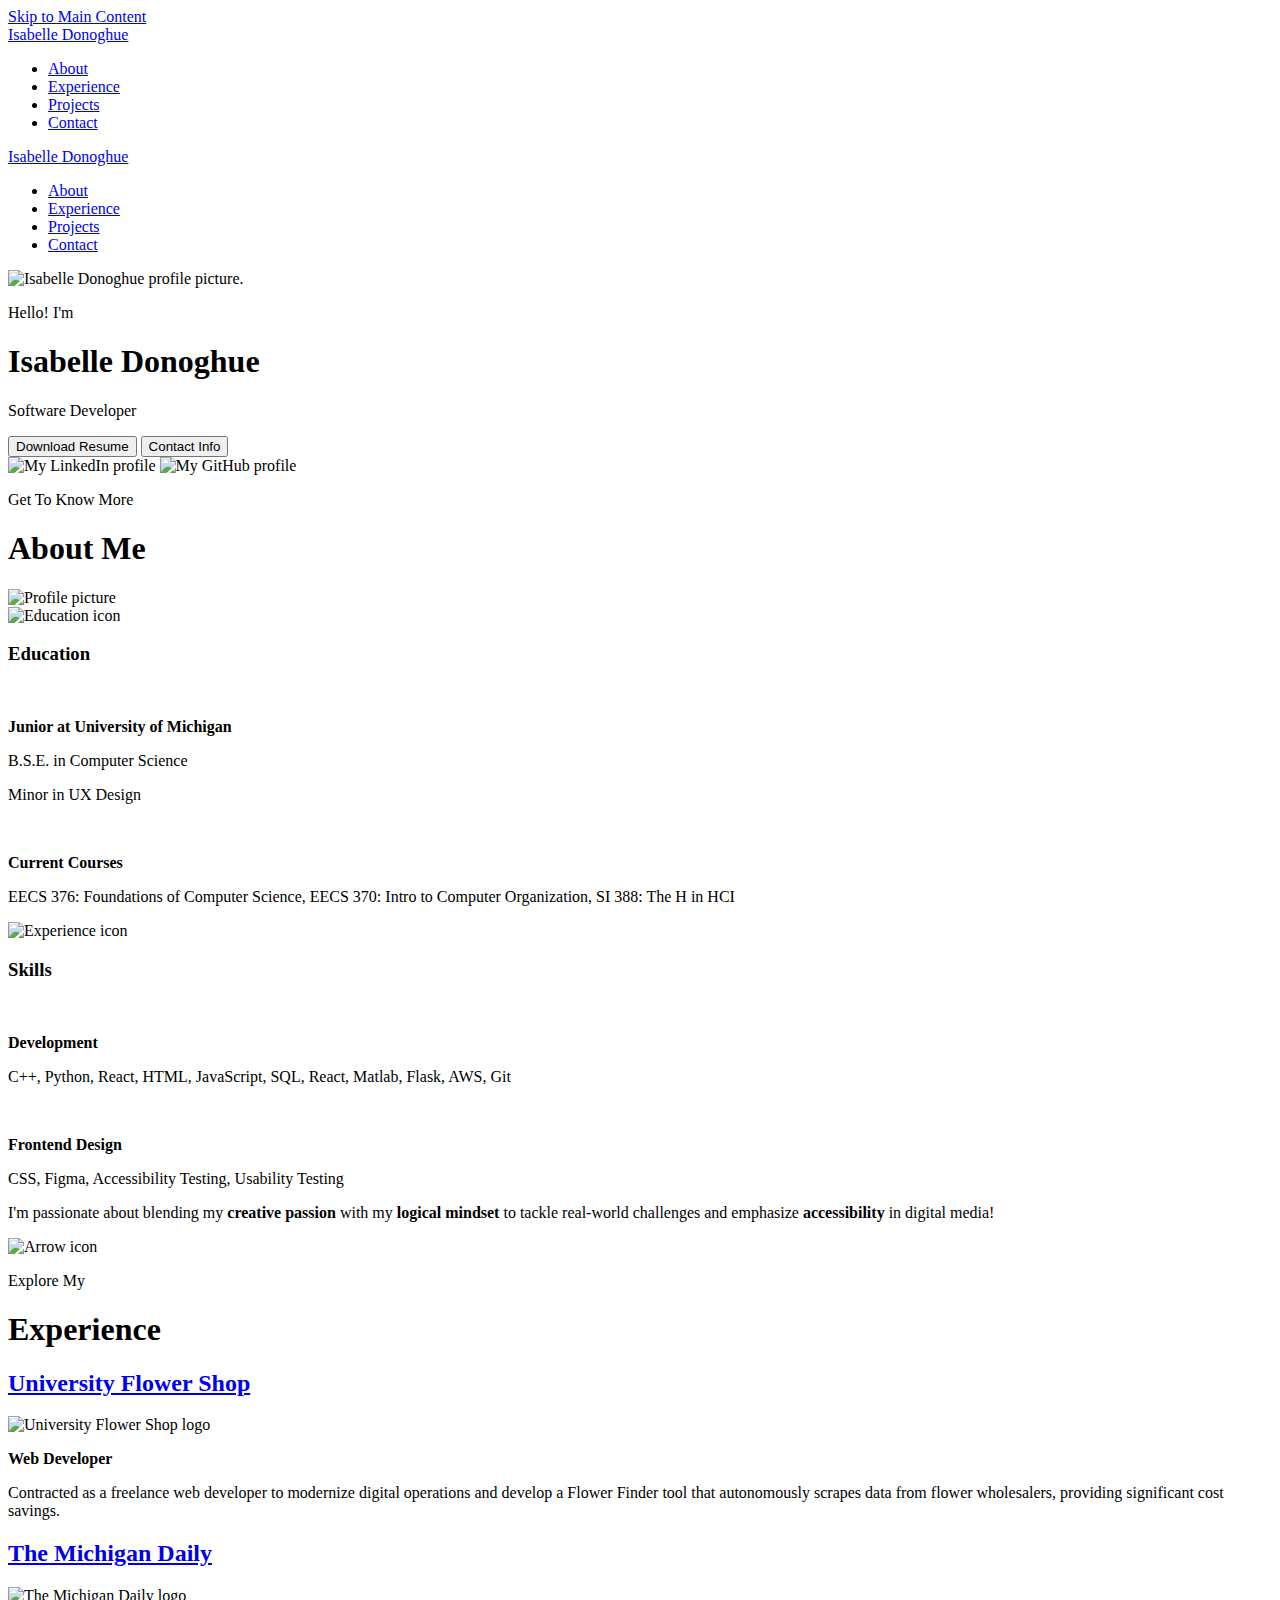
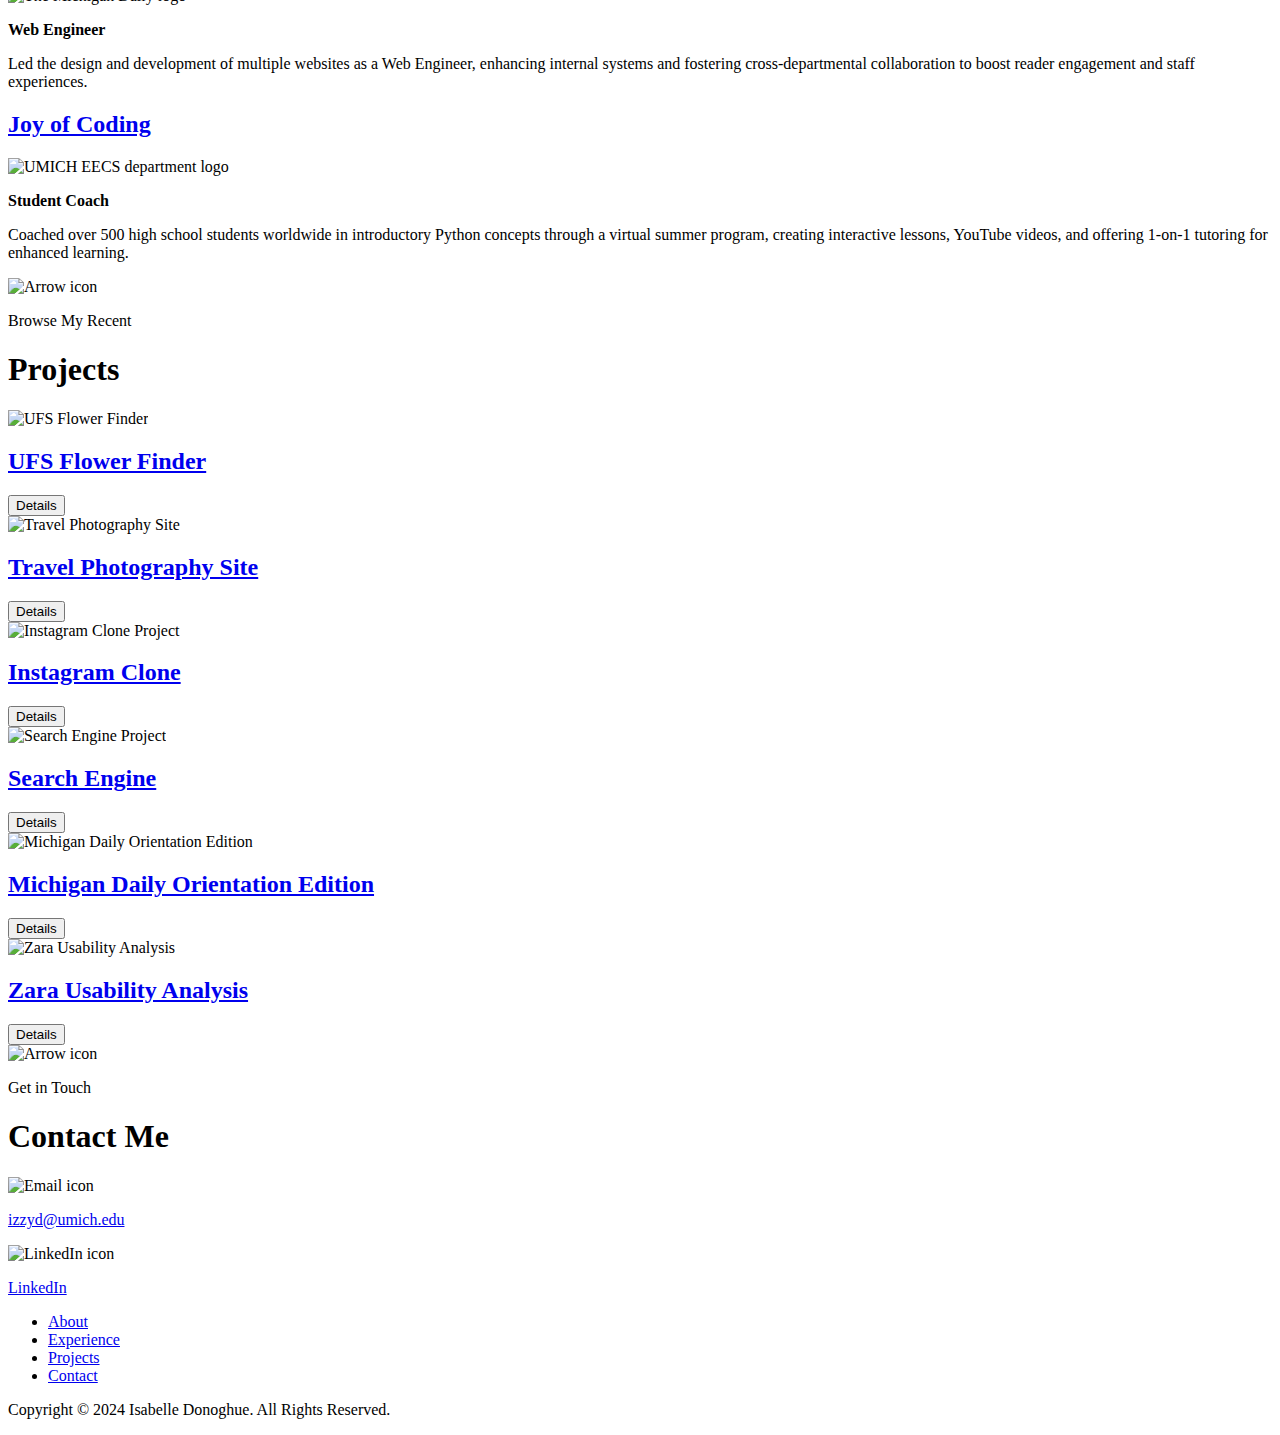
==== index.html @ a1ea1aa7 "Add files via upload" ====
<!DOCTYPE html>
    <html lang="en">
    <head>
        <meta charset="UTF-8"/>
        <meta http-equiv="X-UA-Compatible" content="IE=edge"/>
        <meta name="viewport" content="width=device-width, initial-scale=1.0"/>
        <title>Isabelle Donoghue</title>
        <link rel="stylesheet" href="style.css"/>
        <link rel="stylesheet" href="mediaqueries.css"/>
    </head>
    <body>
        <header>
            <a href = "#main" class="skip-link">Skip to Main Content</a>
            <nav id="desktop-nav">
                <div class="logo"><a href="#profile">Isabelle Donoghue</a></div>
                <div>
                    <ul class="nav-links">
                        <li><a href="#about">About</a></li>
                        <li><a href="#experience">Experience</a></li>
                        <li><a href="#projects">Projects</a></li>
                        <li><a href="#contact">Contact</a></li>
                    </ul>
                </div>
            </nav>
    
            <nav id="hamburger-nav">
                <div class="logo"><a href="#profile">Isabelle Donoghue</a></div>
                <div class="hamburger-menu">
                    <div class="hamburger-icon" onclick="toggleMenu()">
                        <span></span>
                        <span></span>
                        <span></span>
                    </div>
                    <div class="menu-links">
                        <ul>
                            <li><a href="#about" onclick="toggleMenu()">About</a></li>
                            <li><a href="#experience" onclick="toggleMenu()">Experience</a></li>
                            <li><a href="#projects" onclick="toggleMenu()">Projects</a></li>
                            <li><a href="#contact" onclick="toggleMenu()">Contact</a></li>
                        </ul>
                    </div>
                </div>
            </nav>
        </header>
        <main id="main">
            <section id="profile">
                <div class="section_pic-container">
                    <img src="./assets/headshot.png" alt="Isabelle Donoghue profile picture."/> 
                </div>
                <div class="section_text">
                    <p class="section_text_p1">Hello! I'm</p>
                    <h1 class="title">Isabelle Donoghue</h1>
                    <p class="section_text_p2">Software Developer</p>
                    <div class="btn-container">
                        <button class="btn btn-color-2" onclick="window.open('./assets/resume.pdf')">Download Resume</button>
                        <button class="btn btn-color-1" onclick="location.href='./#contact'">Contact Info</button>
                    </div>
                    <div id="socials-container">
                        <img src="./assets/linkedin.png" alt="My LinkedIn profile" class="icon" onclick="location.href='https://www.linkedin.com/in/isabelledonoghue/'"/>
                        <img src="./assets/github.png" alt="My GitHub profile" class="icon" onclick="location.href='https://github.com/isabelledonoghue'"/>
                    </div>
                </div>
            </section>

            <section id="about">
                <p class="section_text_p1">Get To Know More</p>
                <h1 class="title">About Me</h1>
                <div class="section-container">
                    <div class="section_pic-container about-pic">
                        <img src="./assets/about-pic.jpg" alt="Profile picture" class="about-pic"/> 
                    </div>
                    <div class="about-details-container">
                        <div class="about-containers">
                            <div class="details-container">
                                <img src="./assets/education.png" alt="Education icon" class="icon"/>
                                <h3>Education</h3>
                                <br>
                                <p><b>Junior at University of Michigan</b></p>
                                <p>B.S.E. in Computer Science</p>
                                <p>Minor in UX Design</p>
                                <br>
                                <p><b>Current Courses</b></p>
                                <p>EECS 376: Foundations of Computer Science, EECS 370: Intro to Computer Organization, SI 388: The H in HCI</p>
                            </div>
                            <div class="details-container">
                                <img src="./assets/experience.png" alt="Experience icon" class="icon"/>
                                <h3>Skills</h3>
                                <br>
                                <p><b>Development</b></p>
                                <p>C++, Python, React, HTML, JavaScript, SQL, React, Matlab, Flask, AWS, Git</p>
                                <br>
                                <p><b>Frontend Design</b></p>
                                <p>CSS, Figma, Accessibility Testing, Usability Testing</p>
                            </div>
                        </div>
                        <div class="text-container">
                            <p>I'm passionate about blending my <b>creative passion</b> with my <b>logical mindset</b> to tackle real-world challenges and emphasize <b>accessibility</b> in digital media!</p> 
                        </div>
                    </div>
                </div>
                <img src="./assets/arrow.png" alt="Arrow icon" class="icon arrow" onclick="location.href='./#experience'"/>
            </section>

            <section id="experience">
                <p class="section_text_p1">Explore My</p>
                <h1 class="title">Experience</h1>
                <div class="experience-details-container">
                    <div class="about-containers">
                        <div class="details-container">
                            <a href="https://www.uniflowershop.com/">
                                <h2 class="experience-sub-title">University Flower Shop</h2>
                            </a>
                            <img src="./assets/ufs.jpeg" alt="University Flower Shop logo" class="comp-logo" onclick="location.href='https://www.uniflowershop.com/'">
                            <p><b>Web Developer</b></p>
                            <p>Contracted as a freelance web developer to modernize digital operations and develop a Flower Finder tool that autonomously scrapes data from flower wholesalers, providing significant cost savings.</p>
                        </div>
                        <div class="details-container">
                            <a href="https://www.michigandaily.com/">
                                <h2 class="experience-sub-title">The Michigan Daily</h2>
                            </a>
                            <img src="./assets/daily.jpg" alt="The Michigan Daily logo" class="comp-logo" onclick="location.href='https://www.michigandaily.com/'"/>
                            <p><b>Web Engineer</b></p>
                            <p>Led the design and development of multiple websites as a Web Engineer, enhancing internal systems and fostering cross-departmental collaboration to boost reader engagement and staff experiences.</p>
                        </div>
                        <div class="details-container">
                            <a href="https://joyofcoding.eecs.umich.edu/">
                                <h2 class="experience-sub-title">Joy of Coding</h2>
                            </a>
                            <img src="./assets/ece.jpg" alt="UMICH EECS department logo" class="comp-logo" onclick="location.href='https://joyofcoding.eecs.umich.edu/'"/>
                            <p><b>Student Coach</b></p>
                            <p>Coached over 500 high school students worldwide in introductory Python concepts through a virtual summer program, creating interactive lessons, YouTube videos, and offering 1-on-1 tutoring for enhanced learning.</p>
                        </div>
                    </div>
                </div>
                <img src="./assets/arrow.png" alt="Arrow icon" class="icon arrow" onclick="location.href='./#projects'"/>
            </section>

            <section id="projects">
                <p class="section_text_p1">Browse My Recent</p>
                <h1 class="title">Projects</h1>
                <div class="project-details-container">
                    <div class="about-containers">
                        <div class="details-container color-container">
                            <div class="article-container">
                                <img src="./assets/ufs-proj.png" alt="UFS Flower Finder" class="project-img" onclick="location.href='ufs.html'"/>
                            </div>
                            <a href="ufs.html">
                                <h2 class="experience-sub-title project-title">UFS Flower Finder</h2>
                            </a>
                            <div class="btn-container">
                                <button class="btn btn-color-2 project-btn" onclick="location.href='ufs.html'">
                                    Details 
                                </button>
                            </div>
                        </div>
                        <div class="details-container color-container">
                            <div class="article-container">
                                <img src="./assets/photography-proj.png" alt="Travel Photography Site" class="project-img" onclick="location.href='photography.html'"/>
                            </div>
                            <a href="photography.html">
                                <h2 class="experience-sub-title project-title">Travel Photography Site</h2>
                            </a>
                            <div class="btn-container">
                                <button class="btn btn-color-2 project-btn" onclick="location.href='photography.html'">
                                    Details 
                                </button>
                            </div>
                        </div>
                        <div class="details-container color-container">
                            <div class="article-container">
                                <img src="./assets/insta-proj.png" alt="Instagram Clone Project" class="project-img" onclick="location.href='insta.html'"/>
                            </div>
                            <a href='insta.html'>
                                <h2 class="experience-sub-title project-title">Instagram Clone</h2>
                            </a>
                            <div class="btn-container">
                                <button class="btn btn-color-2 project-btn" onclick="location.href='insta.html'">
                                    Details 
                                </button>
                            </div>
                        </div>
                        <div class="details-container color-container">
                            <div class="article-container">
                                <img src="./assets/search-proj.png" alt="Search Engine Project" class="project-img" onclick="location.href='search.html'"/>
                            </div>
                            <a href='search.html'>
                                <h2 class="experience-sub-title project-title">Search Engine</h2>
                            </a>
                            <div class="btn-container">
                                <button class="btn btn-color-2 project-btn" onclick="location.href='search.html'">
                                    Details 
                                </button>
                            </div>
                        </div>
                        <div class="details-container color-container">
                            <div class="article-container">
                                <img src="./assets/daily2-proj.png" alt="Michigan Daily Orientation Edition" class="project-img" onclick="location.href='daily.html'"/>
                            </div>
                            <a href='daily.html'>
                                <h2 class="experience-sub-title project-title">Michigan Daily Orientation Edition</h2>
                            </a>
                            <div class="btn-container">
                                <button class="btn btn-color-2 project-btn" onclick="location.href='daily.html'">
                                    Details 
                                </button>
                            </div>
                        </div>
                        <div class="details-container color-container">
                            <div class="article-container">
                                <img src="./assets/zara-proj.png" alt="Zara Usability Analysis" class="project-img" onclick="location.href='https://github.com/'"/>
                            </div>
                            <a href='https://ajar-net-f7a.notion.site/Redesigning-the-Zara-Website-bbec3debe417492b87170c83768fa78a?pvs=4'>
                                <h2 class="experience-sub-title project-title">Zara Usability Analysis</h2>
                            </a>
                            <div class="btn-container">
                                <button class="btn btn-color-2 project-btn" onclick="window.open('https://ajar-net-f7a.notion.site/Redesigning-the-Zara-Website-bbec3debe417492b87170c83768fa78a?pvs=4', '_blank')">
                                    Details 
                                </button>
                            </div>
                        </div>
                    </div>
                </div>
                <img src="./assets/arrow.png" alt="Arrow icon" class="icon arrow" onclick="location.href='./#contact'"/>
            </section>

            <section id="contact">
                <p class="section_text_p1">Get in Touch</p>
                <h1 class="title">Contact Me</h1>
                <div class="contact-info-upper-container">
                    <div class="contact-info-container">
                        <img src="./assets/email.png" alt="Email icon" class="icon contact-icon email-icon"/>
                        <p><a href="mailto:izzyd@umich.edu">izzyd@umich.edu</a></p>
                    </div>
                    <div class="contact-info-container">
                        <img src="./assets/linkedin.png" alt="LinkedIn icon" class="icon contact-icon"/>
                        <p><a href="https://www.linkedin.com/in/isabelledonoghue/">LinkedIn</a></p>
                    </div>
                </div>
            </section>
        </main>

        <footer>
            <nav>
                <div class="nav-links-container">
                    <ul class="nav-links">
                        <li><a href="#about">About</a></li>
                        <li><a href="#experience">Experience</a></li>
                        <li><a href="#projects">Projects</a></li>
                        <li><a href="#contact">Contact</a></li>
                    </ul>
                </div>
            </nav>
            <p>Copyright &#169; 2024 Isabelle Donoghue. All Rights Reserved.</p>
        </footer>

        <script src="script.js"></script>
    </body>
</html>
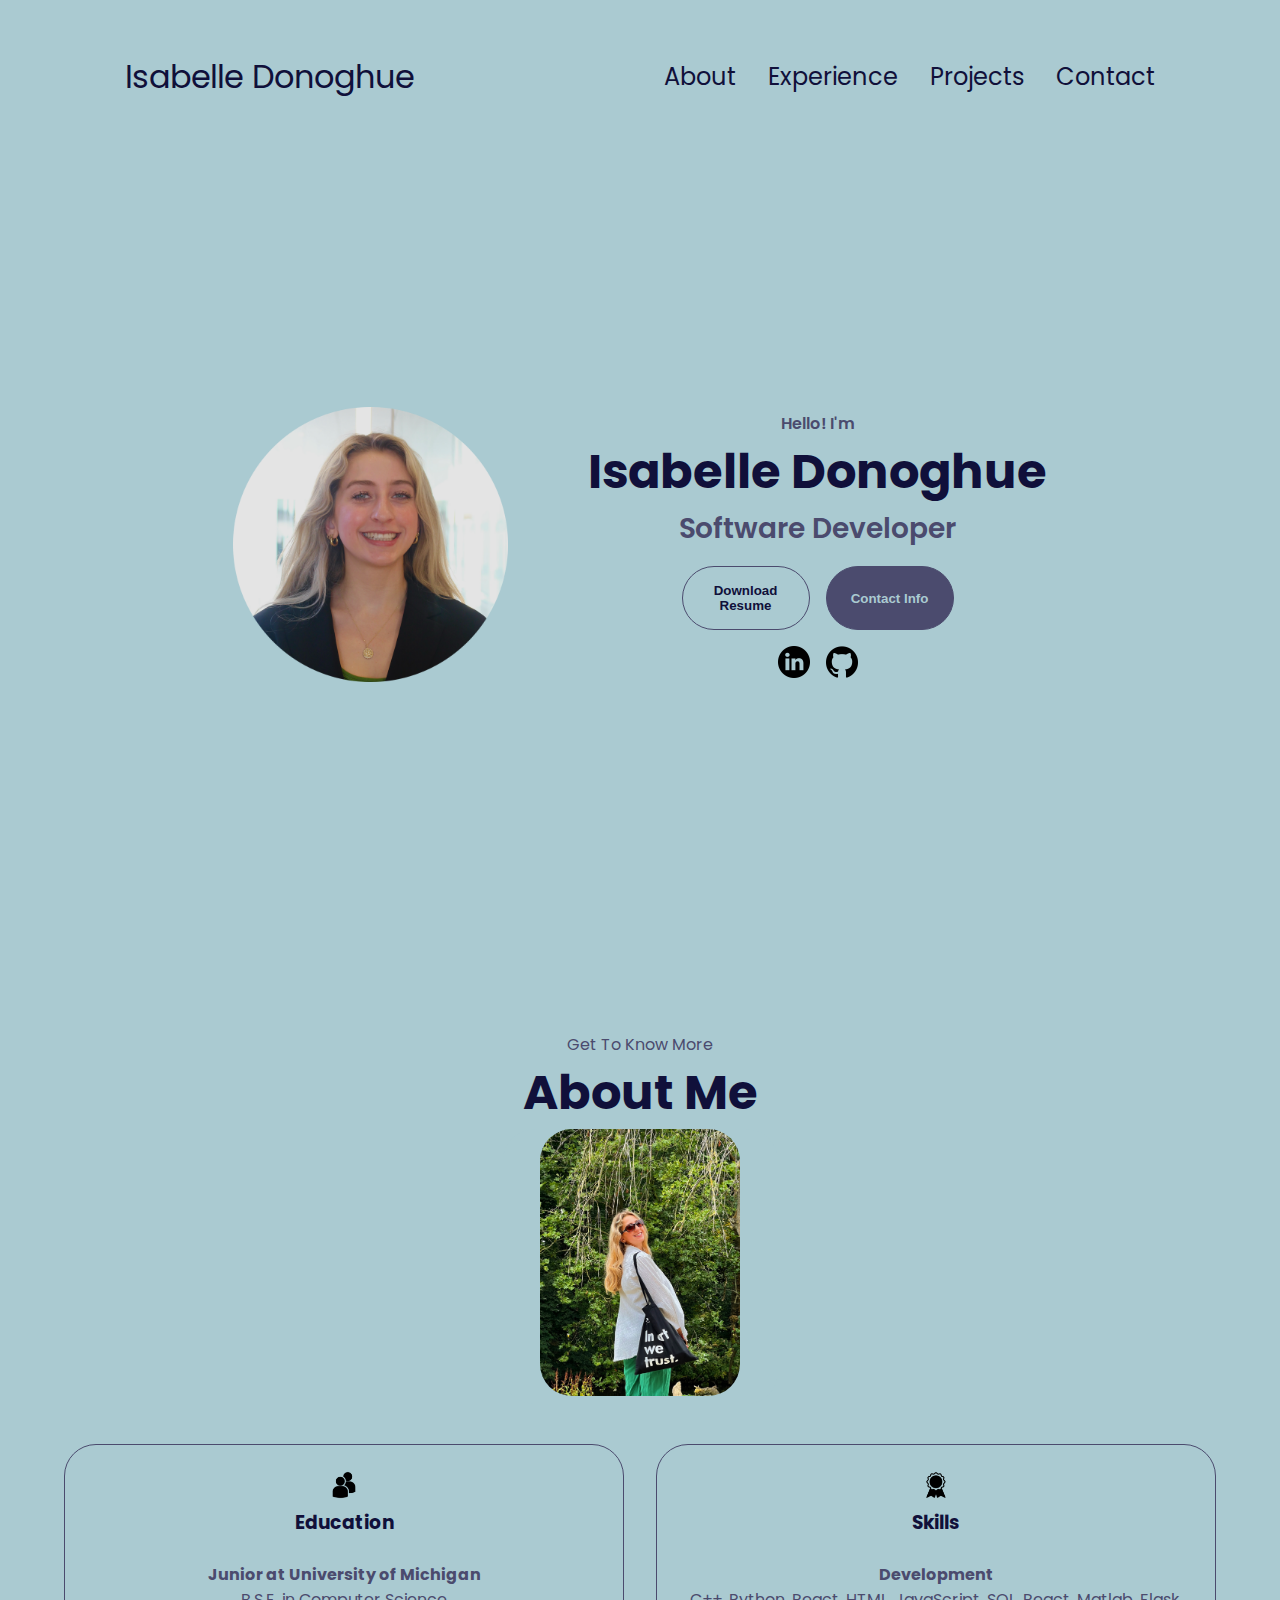
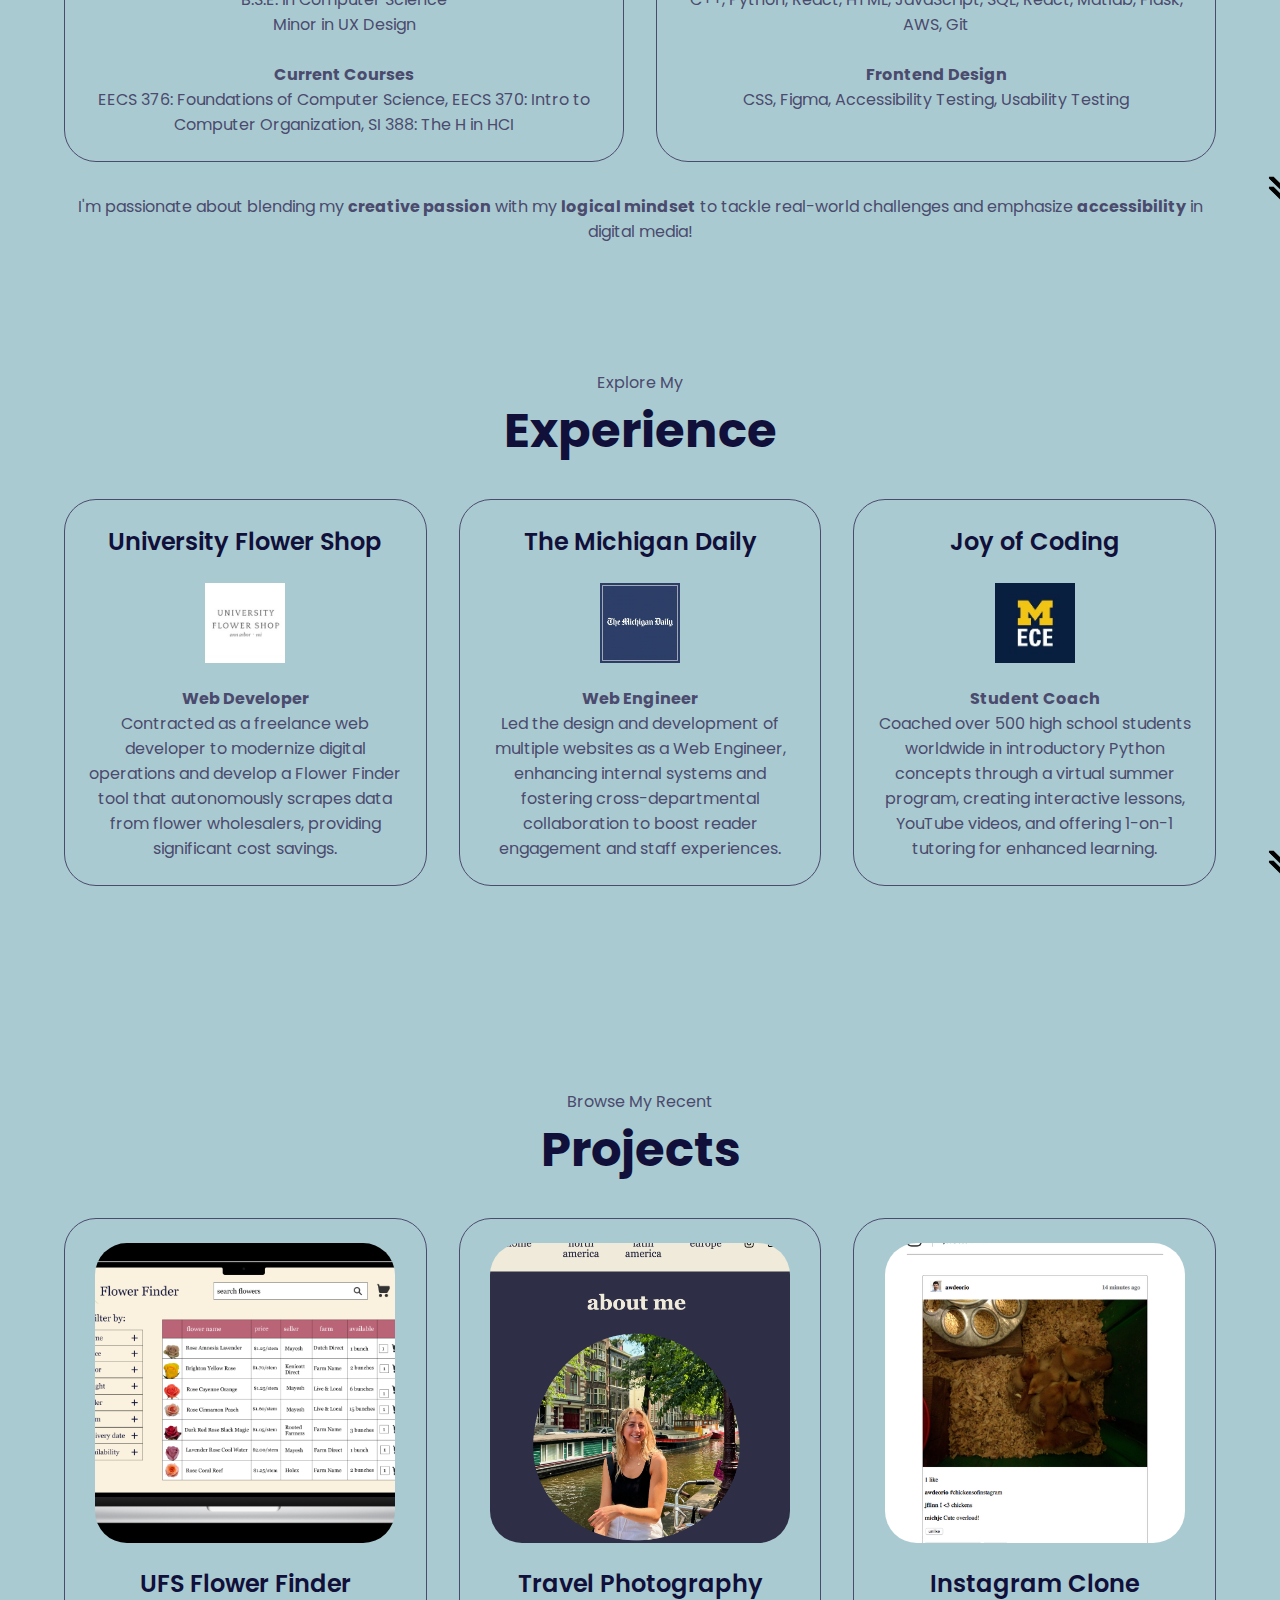
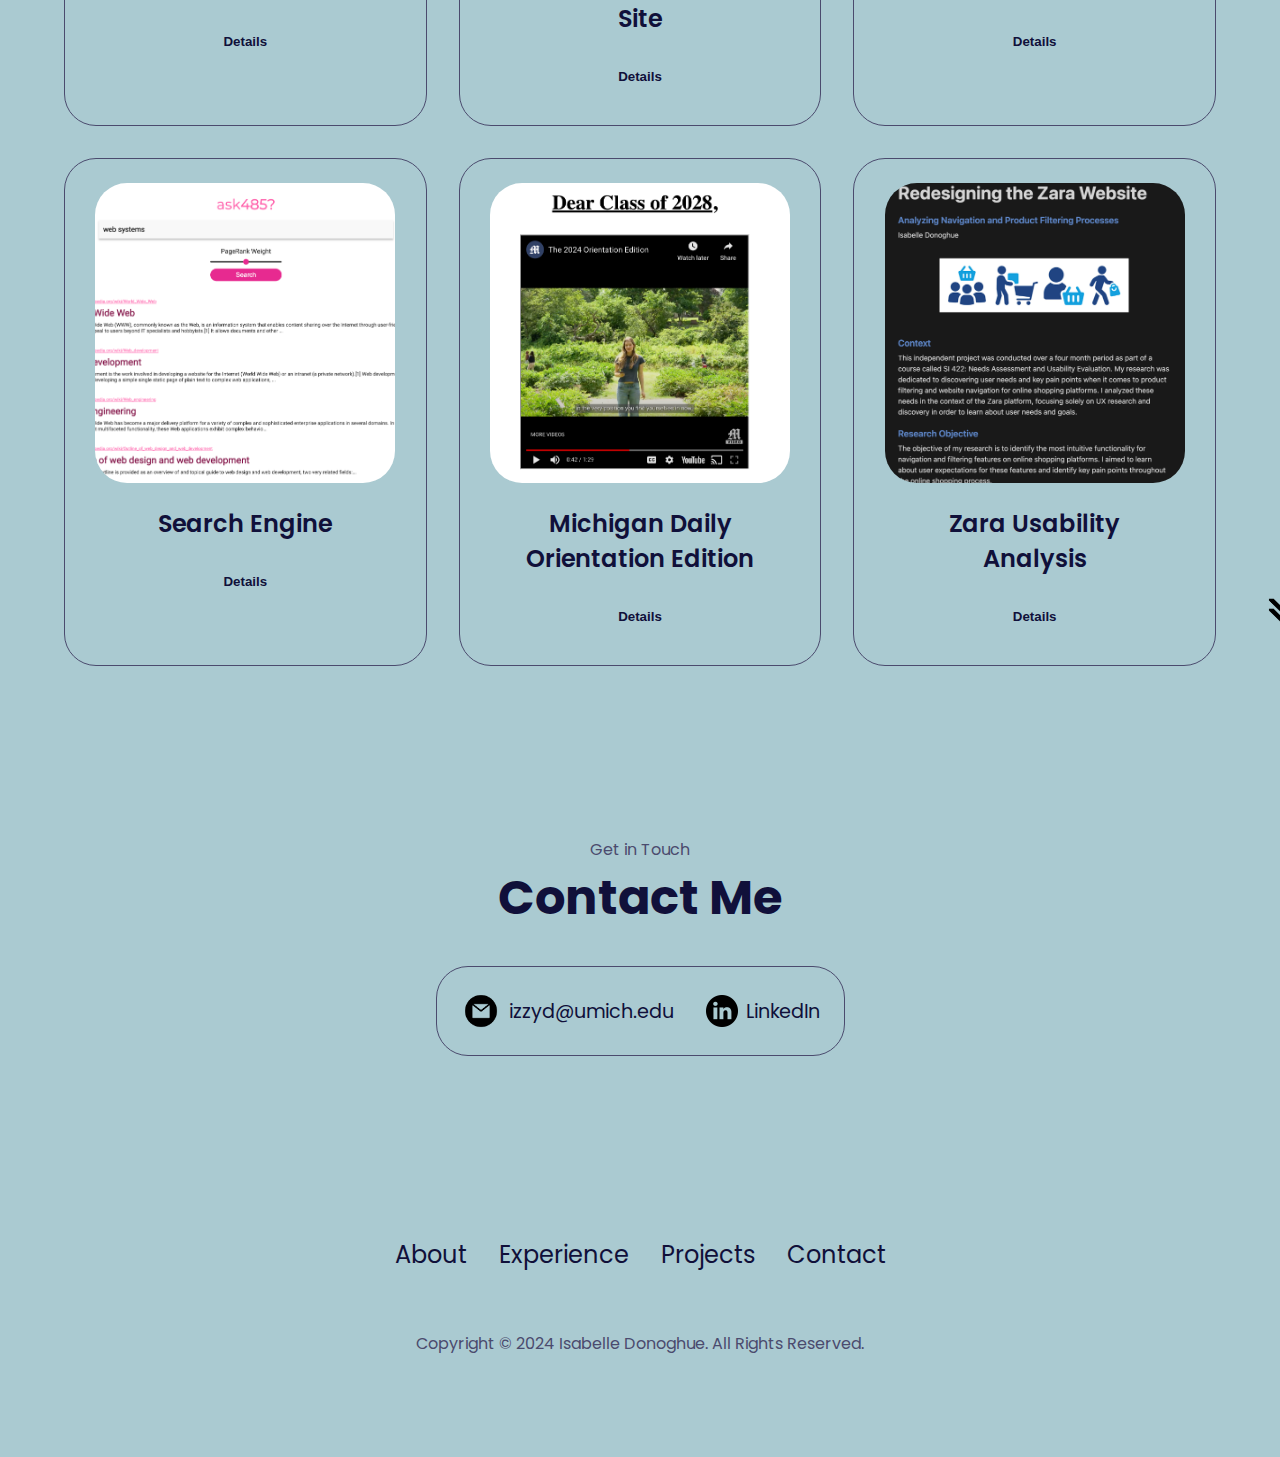
==== commit 8e82ad6e: "Add files via upload" ====
--- a/index.html
+++ b/index.html
@@ -7,6 +7,7 @@
         <title>Isabelle Donoghue</title>
         <link rel="stylesheet" href="style.css"/>
         <link rel="stylesheet" href="mediaqueries.css"/>
+        <link rel="icon" href="./assets/icon.png" type="image/png">
     </head>
     <body>
         <header>
--- a/style.css
+++ b/style.css
@@ -0,0 +1,538 @@
+/* GENERAL */
+@import url('https://fonts.googleapis.com/css2?family=Poppins:ital,wght@0,100;0,200;0,300;0,400;0,500;0,600;0,700;0,800;0,900;1,100;1,200;1,300;1,400;1,500;1,600;1,700;1,800;1,900&display=swap');
+
+
+
+* {
+    margin: 0;
+    padding: 0;
+    background-color: #AACAD1;
+}
+
+.skip-link {
+    position: absolute;
+	left: -1000px;
+    color: #10103a;
+}
+
+.skip-link:focus {
+    left: 10px;
+    color: #10103a;
+}
+
+body {
+    font-family: 'Poppins', sans-serif;
+    box-sizing: border-box;
+}
+
+html {
+    scroll-behavior: smooth;
+}
+
+p {
+    color: rgb(75, 75, 110);
+}
+
+h1 {
+    color: #10103a;
+}
+
+/* TRANSITION */
+
+a, .btn {
+    transition: all 300ms ease;
+}
+
+/* DESKTOP NAV */
+
+nav, .nav-links {
+    display: flex;
+}
+
+nav {
+    justify-content: space-around;
+    align-items: center;
+    height: 17vh;
+}
+
+.nav-links {
+    gap: 2rem;
+    list-style: none;
+    font-size: 1.5rem;
+    color: #10103a;
+}
+
+a {
+    color: #10103a;
+    text-decoration: none;
+    text-decoration-color: white;
+}
+
+a:hover {
+    color: rgb(75, 75, 110);
+    text-decoration: underline;
+    text-underline-offset: 1rem;
+    text-decoration-color: white;
+}
+
+.logo {
+    font-size: 2rem;
+    color: #10103a;
+}
+
+.logo:hover {
+    cursor: default;
+}
+
+/* HAMBURGER MENU */
+
+#hamburger-nav {
+    display: none;
+}
+
+.hamburger-menu {
+    position: relative;
+    display: inline-block;
+}
+
+.hamburger-icon {
+    display: flex;
+    flex-direction: column;
+    justify-content: space-between;
+    height: 24px;
+    width: 30px;
+    cursor: pointer;
+    color: #10103a;
+}
+
+.hamburger-icon span {
+    width: 100%;
+    height: 2px;
+    background-color: #10103a;
+    transition: all 0.3 ease-in-out;
+}
+
+.menu-links {
+    position: absolute;
+    top: 100%;
+    right: 0;
+    background-color: white;
+    width: fit-content;
+    max-height: 0;
+    overflow: hidden;
+    transition: all 0.3 ease-in-out;
+}
+
+.menu-links a {
+    display: block;
+    padding: 10px;
+    text-align: center;
+    font-size: 1.5rem;
+    color: #10103a;
+    text-decoration: none;
+    transition: all 0.3 ease-in-out;
+}
+
+.menu-links li {
+    list-style: none;
+}
+
+.menu-links.open {
+    max-height: 300px;
+}
+
+.hamburger-icon.open span:first-child {
+    transform: rotate(45deg) translate(10px, 5px);
+}
+
+.hamburger-icon.open span:nth-child(2) {
+    opacity: 0;
+}
+
+.hamburger-icon.open span:last-child {
+    transform: rotate(-45deg) translate(10px, -5px);
+}
+
+.hamburger-icon span:first-child {
+    transform: none;
+}
+
+.hamburger-icon span:first-child {
+    opacity: 1;
+}
+
+.hamburger-icon span:first-child {
+    transform: none;
+}
+
+/* SECTIONS */
+
+section {
+    padding-top: 4vh;
+    height: 96vh;
+    margin: 0 10rem;
+    box-sizing: border-box;
+    min-height: fit-content;
+}
+
+.section-container {
+    display: flex;
+}
+
+/* PROFILE SECTION */
+
+#profile {
+    display: flex;
+    justify-content: center;
+    gap: 5rem;
+    height: 80vh;
+}
+
+.section_pic-container {
+    display: flex;
+    height: 400px;
+    width: 400px;
+    margin: auto 0;
+}
+
+.section_text {
+    align-self: center;
+    text-align: center;
+}
+
+.section_text p {
+    font-weight: 600;
+}
+
+.section_text_p1 {
+    text-align: center;
+}
+
+.section_text_p2 {
+    font-size: 1.75rem;
+    margin-bottom: 1rem;
+}
+
+.title {
+    font-size: 3rem;
+    text-align: center;
+    color: #10103a;
+}
+
+#socials-container {
+    display: flex;
+    justify-content: center;
+    margin-top: 1rem;
+    gap: 1rem;
+}
+
+/* ICONS */
+
+.icon {
+    cursor: pointer;
+    height: 2rem;
+}
+
+/* BUTTONS */
+
+.btn-container {
+    display: flex;
+    justify-content: center;
+    gap: 1rem;
+}
+
+.btn {
+    font-weight: 600;
+    transition: all 300ms ease;
+    padding: 1rem;
+    width: 8rem;
+    border-radius: 2rem;
+    color: #10103a;
+}
+
+.btn-color-1, .btn-color-2 {
+    border: rgb(75, 75, 110) 0.1rem solid;
+}
+
+.btn-color-1:hover, .btn-color-2:hover {
+    cursor: pointer;
+}
+
+.btn-color-1, .btn-color-2:hover {
+    background: rgb(75, 75, 110);
+    color: #AACAD1;
+}
+
+.btn-color-1:hover {
+    background: #10103a;
+}
+
+.btn-color-2 {
+    background: none;
+}
+
+.btn-color-2:hover {
+    border: #AACAD1 0.1rem solid;
+}
+
+.btn-container {
+    gap: 1rem;
+}
+
+/* ABOUT SECTION */
+
+#about {
+    position: relative;
+}
+
+.about-containers {
+    gap: 2rem;
+    margin-bottom: 2rem;
+    margin-top: 2rem;
+}
+
+.text-container {
+    text-align: center;
+}
+
+.about-details-container {
+    justify-content: center;
+    flex-direction: column;
+}
+
+.about-containers, .about-details-container {
+    display: flex;
+}
+
+.about-pic {
+    border-radius: 2rem;
+}
+
+.arrow {
+    position: absolute;
+    right: -5rem;
+    bottom: 2.5rem;
+}
+
+.details-container {
+    padding: 1.5rem;
+    flex: 1;
+    background: #AACAD1;
+    border-radius: 2rem;
+    border: rgb(75, 75, 110) 0.1rem solid;
+    border-color: rgb(75, 75, 110);
+    text-align: center;
+}
+
+.details-container h3 {
+    color: #10103a;
+}
+
+.section-container {
+    gap: 4rem;
+    height: 80%;
+}
+
+.section_pic-container {
+    height: 400px;
+    width: 400px;
+    margin: auto 0;
+}
+
+/* EXPERIENCE SECTION */
+
+#experience {
+    position: relative;
+}
+
+.experience-sub-title {
+    color:#10103a;
+    font-weight: 600;
+    font-size: 1.5rem;
+    margin-bottom: 1.5rem;
+}
+
+a:hover .experience-sub-title {
+    color: rgb(75, 75, 110);
+    text-decoration: underline;
+    text-underline-offset: 1rem;
+    text-decoration-color: white;
+    cursor: pointer;
+}
+
+.experience-details-container {
+    display: flex;
+    justify-content: center;
+    flex-direction: column;
+}
+
+.comp-logo {
+    height: 5rem;
+    margin-bottom: 1rem;
+}
+
+.comp-logo:hover {
+    cursor: pointer;
+}
+
+/* PROJECTS */
+
+.projects-details-container {
+    display: grid;
+    grid-template-columns: repeat(2, 1fr);
+    grid-gap: 2rem;
+    grid-template-rows: repeat(auto-fill, minmax(300px, auto));
+}
+
+.about-containers {
+    flex-wrap: wrap;
+}
+
+.details-container {
+    padding: 1.5rem;
+    background: #AACAD1;
+    border-radius: 2rem;
+    border: rgb(75, 75, 110) 0.1rem solid;
+    border-color: rgb(75, 75, 110);
+    text-align: center;
+}
+
+#projects {
+    position: relative;
+    height: fit-content;
+}
+
+.color-container {
+    border-color:rgb(75, 75, 110);
+    background: #AACAD1;
+}
+
+.project-img {
+    width: 300px;
+    height: 300px;
+    object-fit: cover;
+    border-radius: 2rem;
+}
+
+.project-img :hover {
+    cursor: pointer;
+}
+
+.project-title {
+    margin: 1rem;
+    color:#10103a;
+}
+
+.project-btn {
+    color:#10103a;
+    border-color:#AACAD1;
+}
+
+/* CONTACT */
+
+#contact {
+    position: relative;
+    display: flex;
+    justify-content: center;
+    flex-direction: column;
+    height: fit-content;
+    margin-top: 45vh;
+    margin-bottom: 10vh;
+}
+
+.contact-info-upper-container {
+    display: flex;
+    justify-content: center;
+    border-radius: 2rem;
+    border: #10103a 0.1rem solid;
+    border-color: rgb(75, 75, 110);
+    background: #AACAD1;
+    margin: 2rem auto;
+    padding: 0.5rem;
+}
+
+.contact-info-container {
+    display: flex;
+    align-items: center;
+    justify-content: center;
+    gap: 0.5rem;
+    margin: 1rem;
+}
+
+.contact-info-container p {
+    font-size: larger;
+}
+
+.contact-icon {
+    cursor: default;
+}
+
+.email-icon {
+    height: 2.5rem;
+}
+
+/* FOOTER */
+
+footer {
+    height: 26vh;
+    margin-bottom: 5vh;
+} 
+
+footer p {
+    text-align: center;
+}
+
+/* PROJECT PAGES */
+
+.title-proj {
+    font-size: 3rem;
+    text-align: center;
+    color: #10103a;
+    margin-top: 10vh;
+    font-weight: 600;
+}
+
+.section_text_p2-proj {
+    font-size: 1.75rem;
+    margin: 1rem;
+    margin-top: 2rem;
+    color: #10103a;
+    text-align: center;
+}
+
+.text-proj {
+    text-align: center;
+    margin-left: 20vh;
+    margin-right: 20vh;
+}
+
+.project-img-proj {
+    width: 50%;
+    height: fit-content;
+}
+
+.proj-img-center img {
+    max-height: 50%;
+    max-width: 50%;
+    height: auto;
+    width: auto;
+}
+
+.proj-img-center {
+    display: flex;
+    justify-content: center;
+    align-items: center;
+    margin: 5vh;
+    height: auto;
+}
+
+.proj-button {
+    margin-bottom: 3vh;
+}
+
+.proj-process-header {
+    text-align: center;
+    margin-top: 3vh;
+    margin-bottom: 0.5vh;
+    color: rgb(75, 75, 110);
+}--- a/mediaqueries.css
+++ b/mediaqueries.css
@@ -0,0 +1,154 @@
+@media screen and (max-width: 1400px) {
+    #profile {
+      height: 83vh;
+      margin-bottom: 6rem;
+    }
+    .about-containers {
+      flex-wrap: wrap;
+    }
+    #contact,
+    #projects {
+      height: fit-content;
+      margin-top: 15vh;
+    }
+    #about {
+      margin-bottom: 10vh;
+      margin-top: 5vh;
+    }
+    section {
+      margin: 0 5%;
+    }
+    .about-pic {
+      margin: 0 auto 0.5rem;
+    }
+    section,
+    .section-container {
+      height: fit-content;
+      display: block;
+    }
+    .section_pic-container {
+      width: 275px;
+      height: 275px;
+      justify-content: center;
+    }
+    .projects-details-container {
+      grid-template-columns: repeat(2, 1fr);
+      grid-template-rows: repeat(auto-fill, minmax(300px, auto));
+    }
+  }
+  
+  @media screen and (max-width: 1200px) {
+    #desktop-nav {
+      display: none;
+    }
+    #hamburger-nav {
+      display: flex;
+    }
+    #experience,
+    .experience-details-container {
+      margin-top: 2rem;
+    }
+    #profile,
+    .section-container {
+      display: block;
+    }
+    #about {
+      margin-top: 20vh;
+    }
+    .arrow {
+      display: none;
+    }
+    section,
+    .section-container {
+      height: fit-content;
+    }
+    section {
+      margin: 0 5%;
+    }
+    .section_pic-container {
+      width: 275px;
+      height: 275px;
+      margin: 0 auto 2rem;
+      justify-content: center;
+    }
+    .about-containers {
+      margin-top: 0;
+    }
+    .projects-details-container {
+      grid-template-columns: repeat(1, 1fr);
+      grid-template-rows: repeat(auto-fill, minmax(300px, auto));
+    }
+  }
+  
+  @media screen and (max-width: 800px) {
+    .about-containers {
+      display: flex;
+      flex-direction: column;
+    }
+  }
+
+  @media screen and (max-width: 600px) {
+    #contact,
+    footer {
+      height: 40vh;
+    }
+    #profile {
+      height: 83vh;
+    }
+    article {
+      font-size: 1rem;
+    }
+    footer nav {
+      height: fit-content;
+      margin-bottom: 2rem;
+    }
+    .about-containers,
+    .contact-info-upper-container,
+    .btn-container {
+      flex-wrap: wrap;
+    }
+    .contact-info-container {
+      margin: 0;
+    }
+    .contact-info-container p,
+    .nav-links li a {
+      font-size: 1rem;
+    }
+    .experience-sub-title {
+      font-size: 1.25rem;
+    }
+    .logo {
+      font-size: 1.5rem;
+    }
+    .nav-links {
+      flex-direction: column;
+      gap: 0.5rem;
+      text-align: center;
+    }
+    .section_pic-container {
+      width: auto;
+      height: 46vw;
+      justify-content: center;
+    }
+    .section_text_p2 {
+      font-size: 1.25rem;
+    }
+    .section_text_p1 {
+        margin-top: 1rem;
+    }
+    .title {
+      font-size: 2rem;
+    }
+    .text-container {
+      text-align: justify;
+    }
+    .projects-details-container {
+      grid-template-columns: 1fr;
+      grid-template-rows: repeat(auto-fill, minmax(300px, auto));
+    }
+    .text-proj {
+      text-align: center;
+      margin-left: 5vh;
+      margin-right: 5vh;
+    }
+  }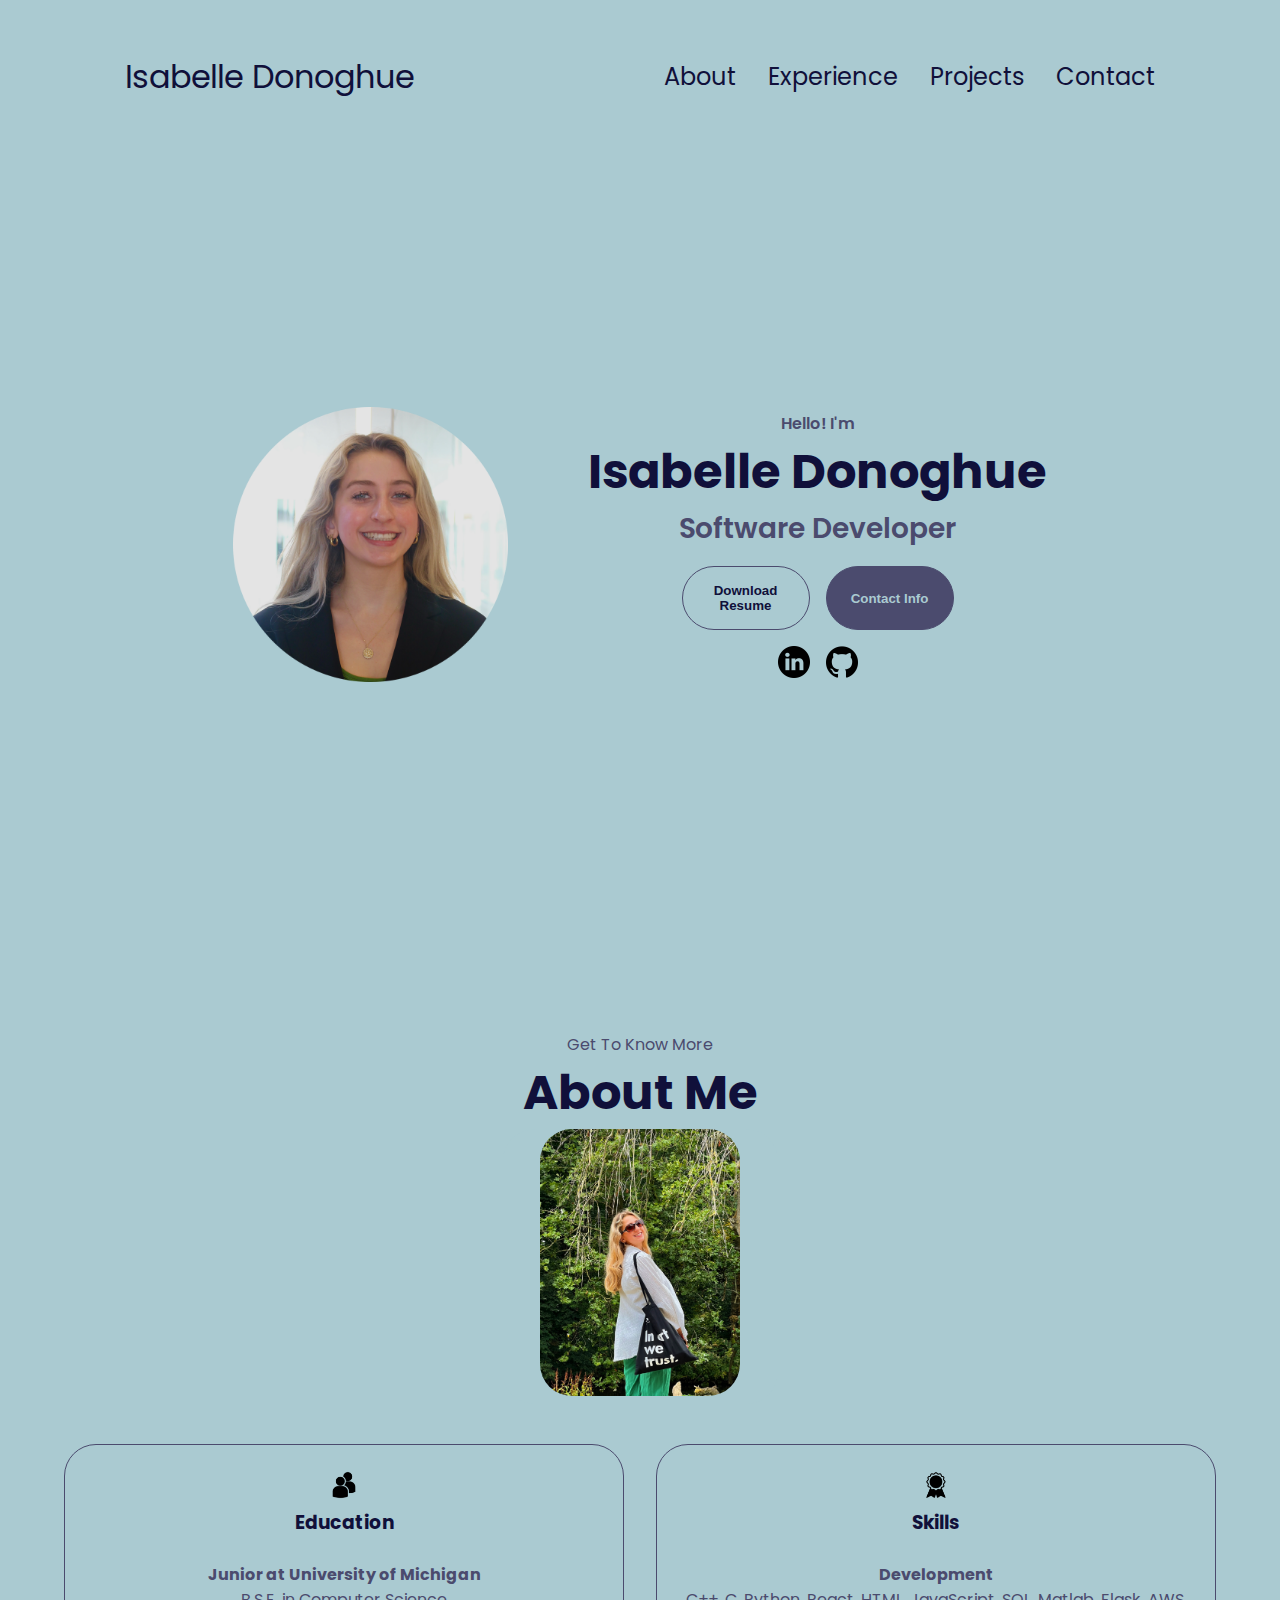
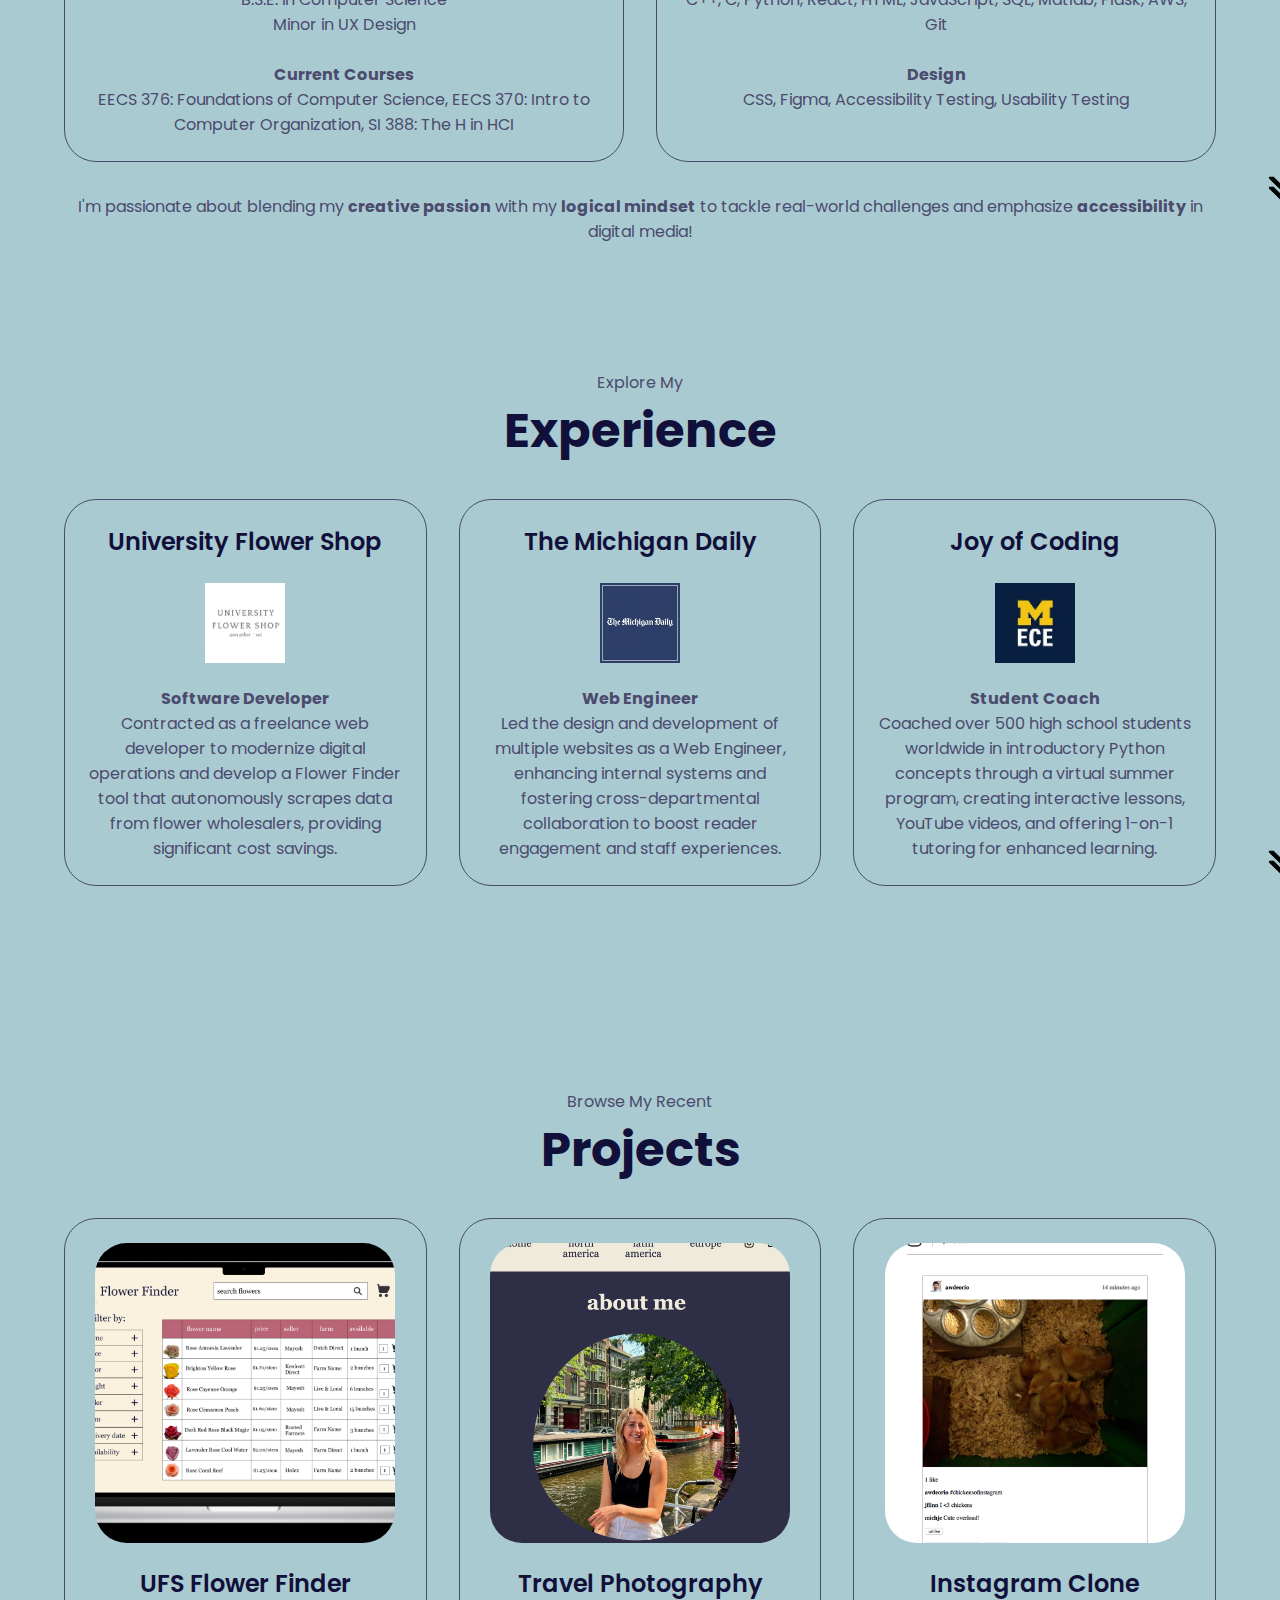
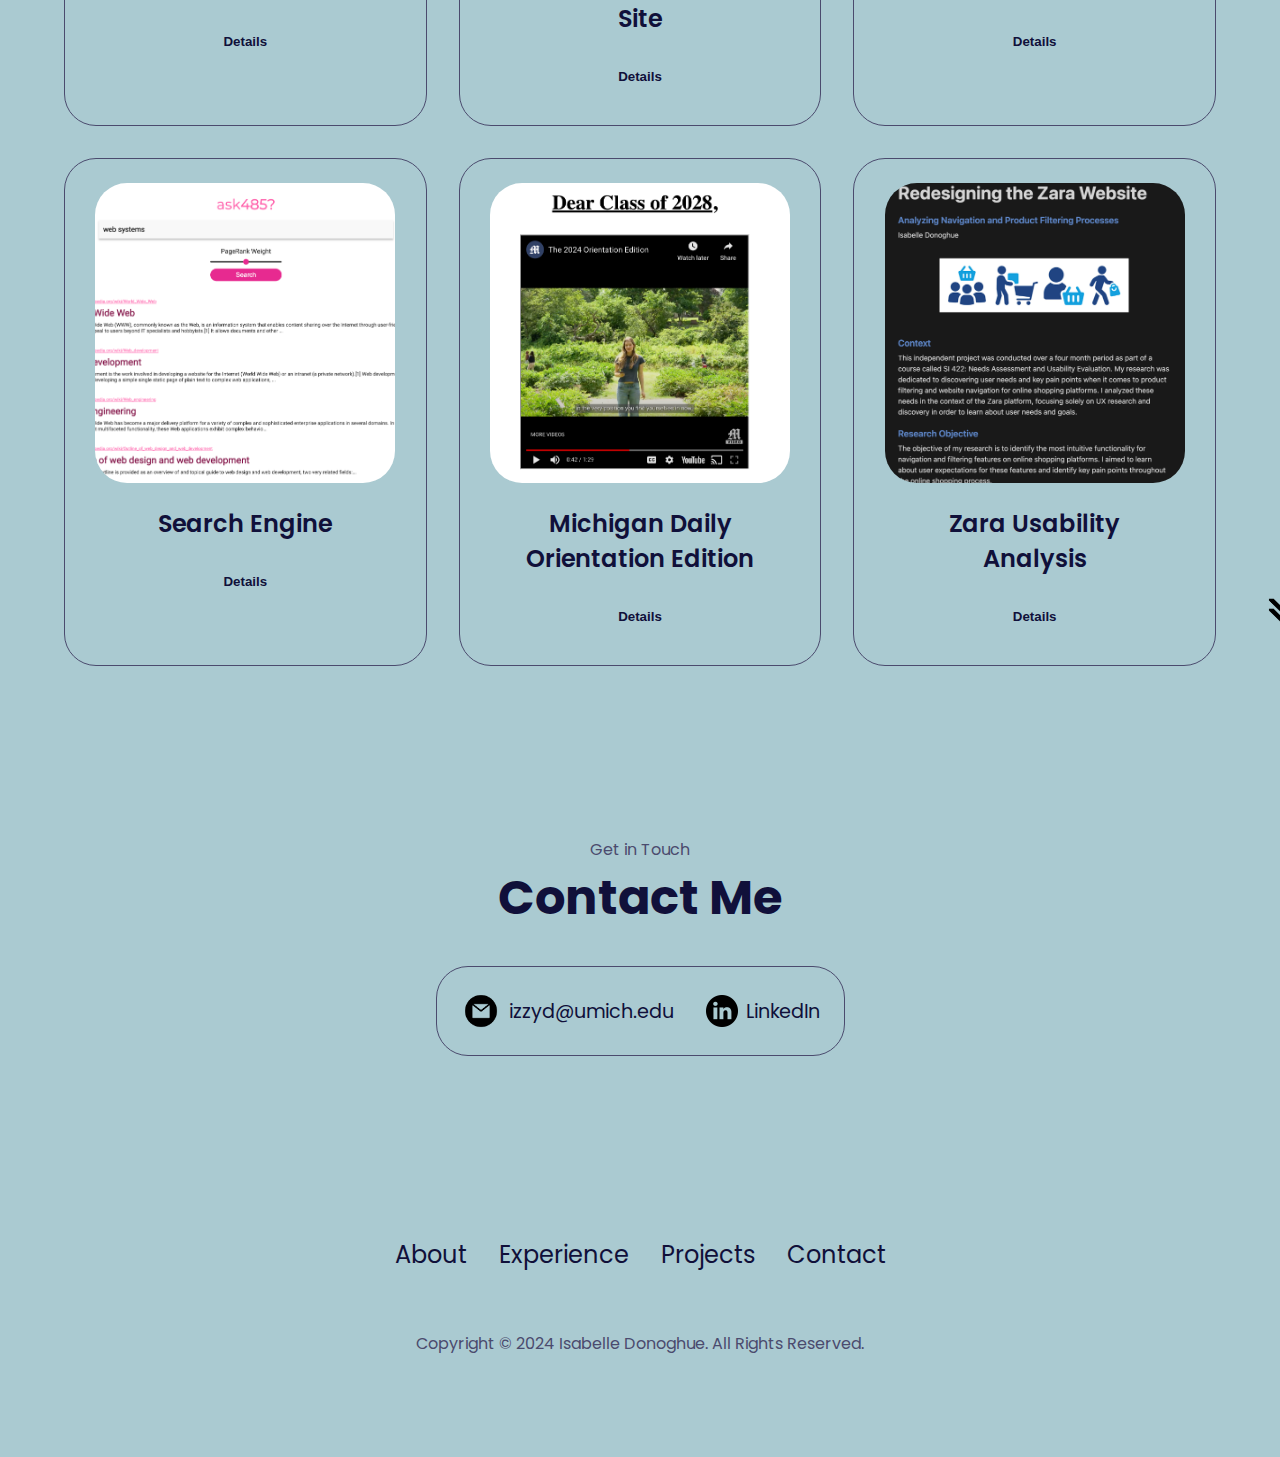
==== commit 51bca37d: "Add files via upload" ====
--- a/index.html
+++ b/index.html
@@ -88,9 +88,9 @@
                                 <h3>Skills</h3>
                                 <br>
                                 <p><b>Development</b></p>
-                                <p>C++, Python, React, HTML, JavaScript, SQL, React, Matlab, Flask, AWS, Git</p>
-                                <br>
-                                <p><b>Frontend Design</b></p>
+                                <p>C++, C, Python, React, HTML, JavaScript, SQL, Matlab, Flask, AWS, Git</p>
+                                <br>
+                                <p><b>Design</b></p>
                                 <p>CSS, Figma, Accessibility Testing, Usability Testing</p>
                             </div>
                         </div>
@@ -112,7 +112,7 @@
                                 <h2 class="experience-sub-title">University Flower Shop</h2>
                             </a>
                             <img src="./assets/ufs.jpeg" alt="University Flower Shop logo" class="comp-logo" onclick="location.href='https://www.uniflowershop.com/'">
-                            <p><b>Web Developer</b></p>
+                            <p><b>Software Developer</b></p>
                             <p>Contracted as a freelance web developer to modernize digital operations and develop a Flower Finder tool that autonomously scrapes data from flower wholesalers, providing significant cost savings.</p>
                         </div>
                         <div class="details-container">
@@ -208,7 +208,7 @@
                         </div>
                         <div class="details-container color-container">
                             <div class="article-container">
-                                <img src="./assets/zara-proj.png" alt="Zara Usability Analysis" class="project-img" onclick="location.href='https://github.com/'"/>
+                                <img src="./assets/zara-proj.png" alt="Zara Usability Analysis" class="project-img" onclick="location.href='https://ajar-net-f7a.notion.site/Redesigning-the-Zara-Website-bbec3debe417492b87170c83768fa78a?pvs=4'"/>
                             </div>
                             <a href='https://ajar-net-f7a.notion.site/Redesigning-the-Zara-Website-bbec3debe417492b87170c83768fa78a?pvs=4'>
                                 <h2 class="experience-sub-title project-title">Zara Usability Analysis</h2>
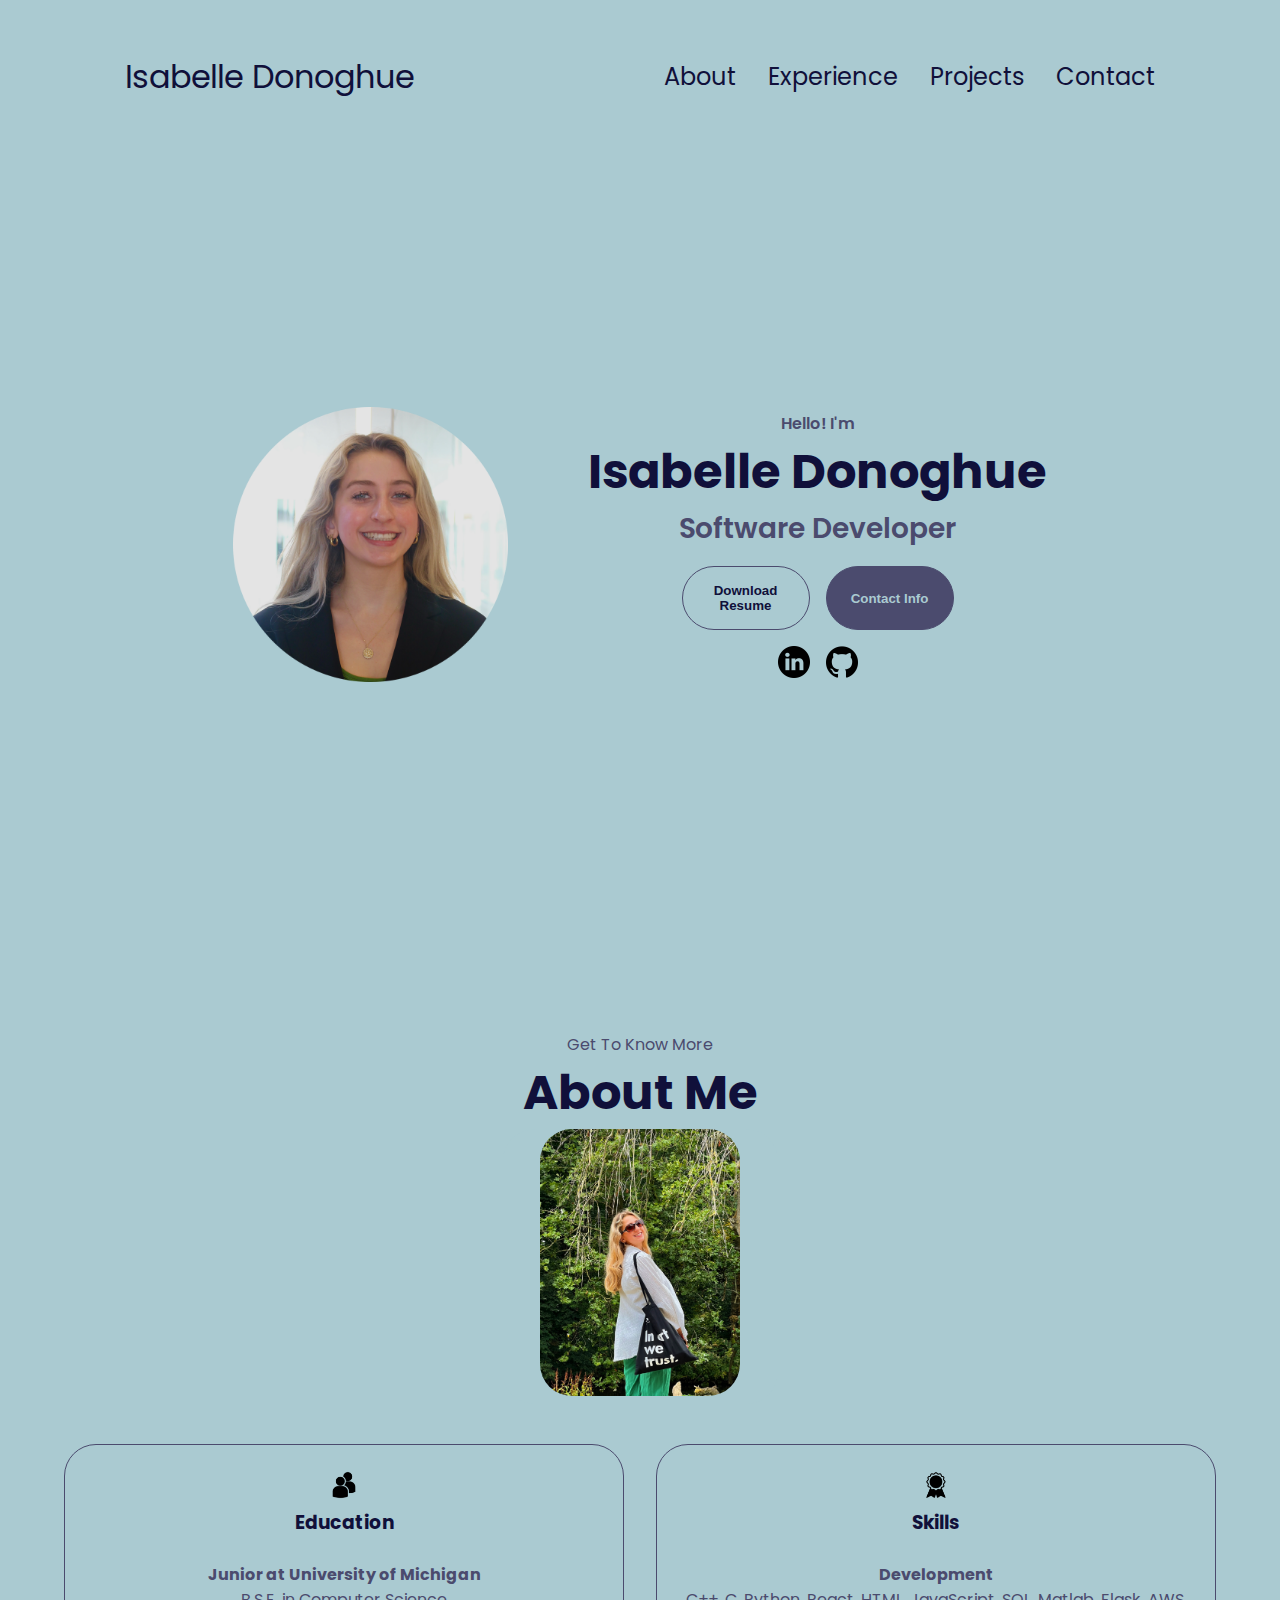
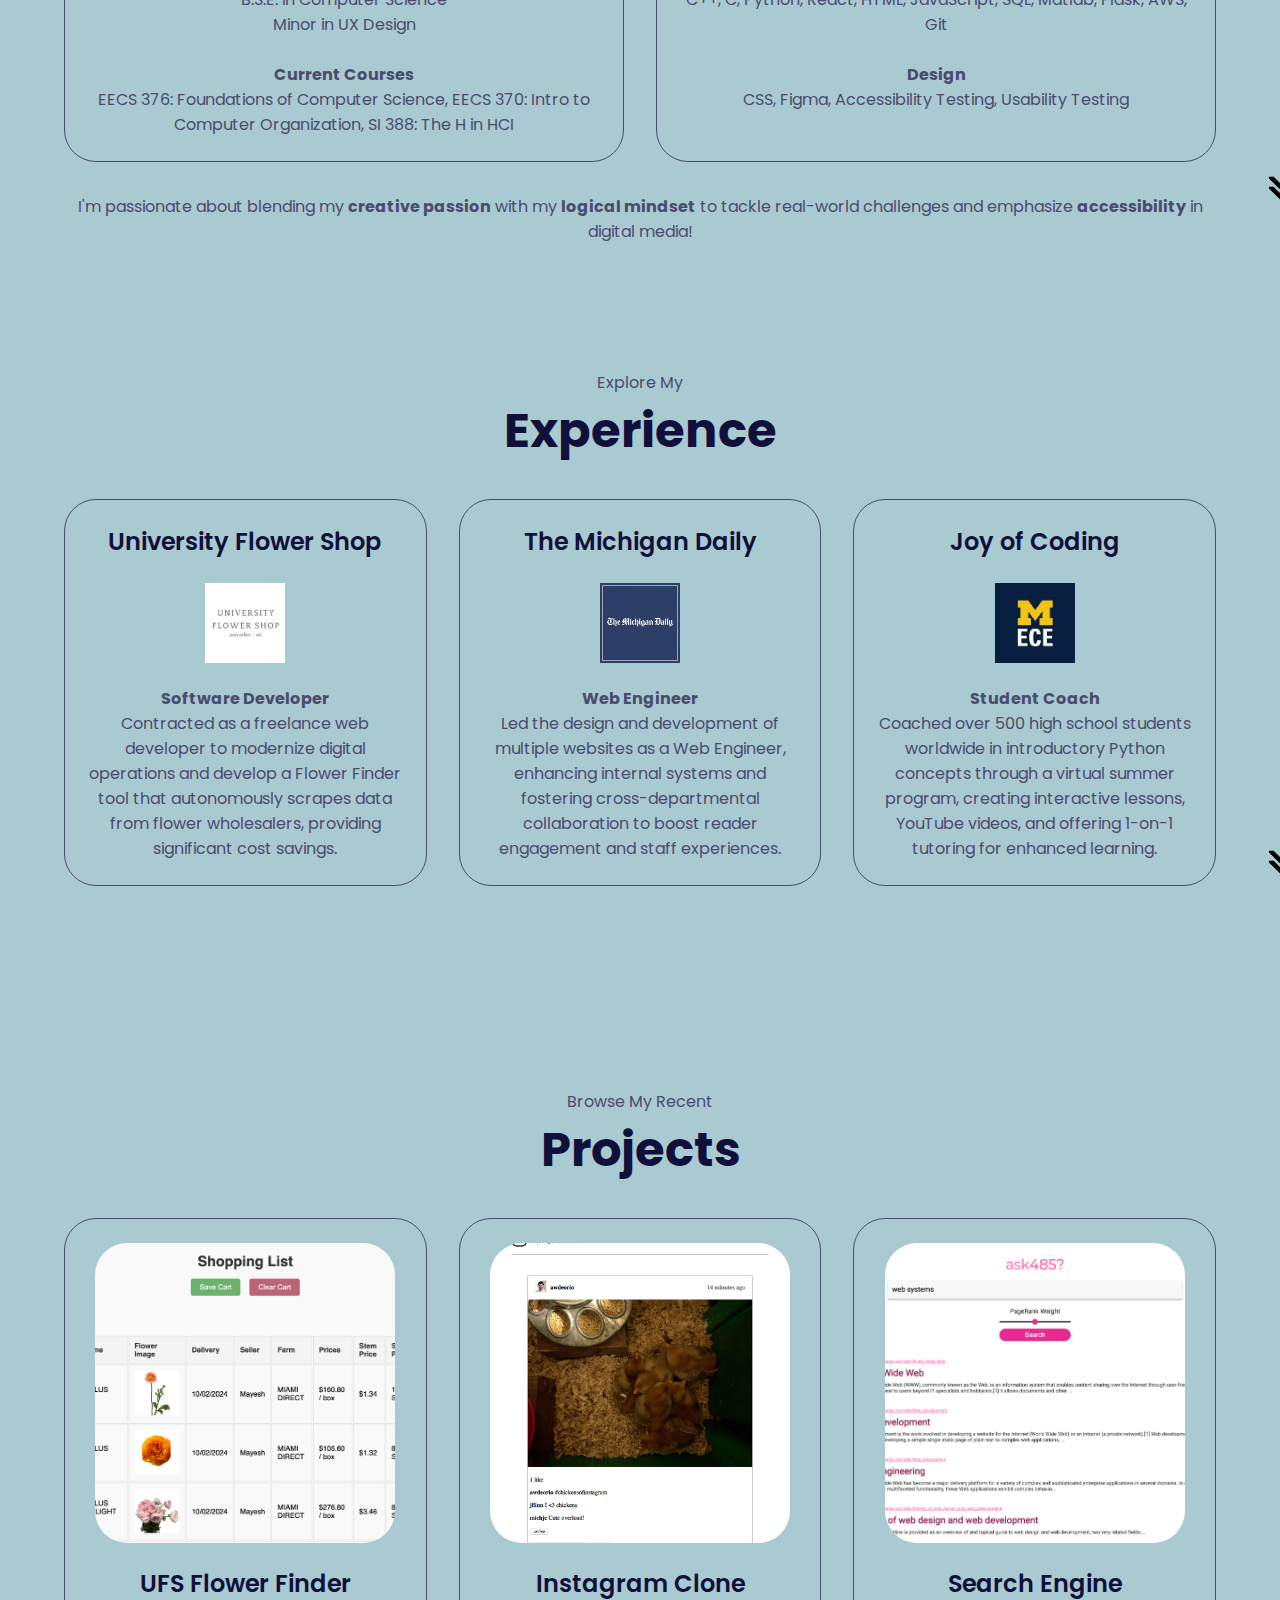
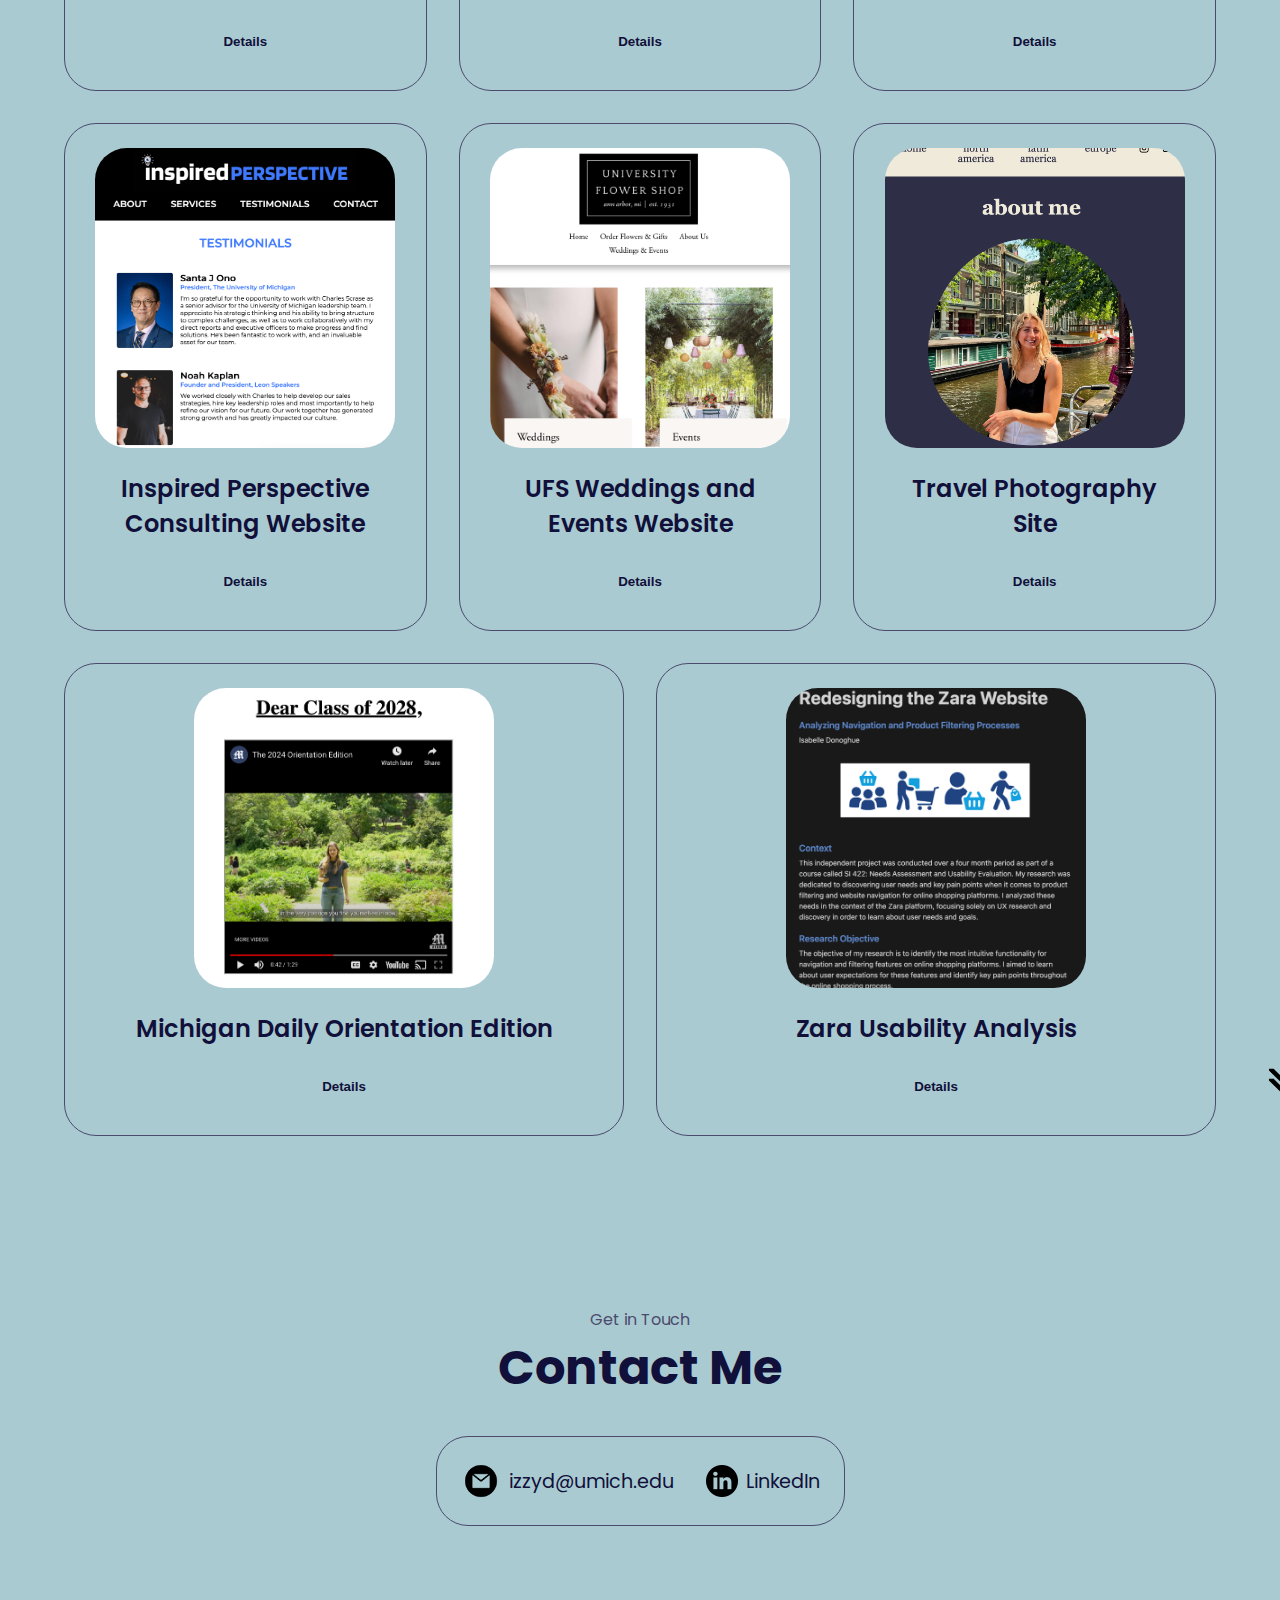
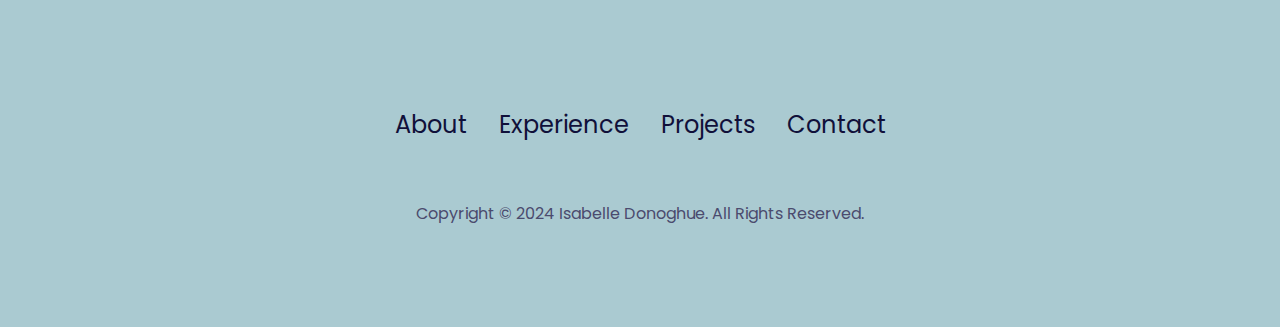
==== commit 03de7fb0: "Add files via upload" ====
--- a/index.html
+++ b/index.html
@@ -154,6 +154,59 @@
                                 </button>
                             </div>
                         </div>
+
+                        <div class="details-container color-container">
+                            <div class="article-container">
+                                <img src="./assets/insta-proj.png" alt="Instagram Clone Project" class="project-img" onclick="location.href='insta.html'"/>
+                            </div>
+                            <a href='insta.html'>
+                                <h2 class="experience-sub-title project-title">Instagram Clone</h2>
+                            </a>
+                            <div class="btn-container">
+                                <button class="btn btn-color-2 project-btn" onclick="location.href='insta.html'">
+                                    Details 
+                                </button>
+                            </div>
+                        </div>
+                        <div class="details-container color-container">
+                            <div class="article-container">
+                                <img src="./assets/search-proj.png" alt="Search Engine Project" class="project-img" onclick="location.href='search.html'"/>
+                            </div>
+                            <a href='search.html'>
+                                <h2 class="experience-sub-title project-title">Search Engine</h2>
+                            </a>
+                            <div class="btn-container">
+                                <button class="btn btn-color-2 project-btn" onclick="location.href='search.html'">
+                                    Details 
+                                </button>
+                            </div>
+                        </div>
+                        <div class="details-container color-container">
+                            <div class="article-container">
+                                <img src="./assets/insper.png" alt="Inspired Perspective Website" class="project-img" onclick="location.href='insper.html'"/>
+                            </div>
+                            <a href='insper.html'>
+                                <h2 class="experience-sub-title project-title">Inspired Perspective Consulting Website</h2>
+                            </a>
+                            <div class="btn-container">
+                                <button class="btn btn-color-2 project-btn" onclick="location.href='insper.html'">
+                                    Details 
+                                </button>
+                            </div>
+                        </div>
+                        <div class="details-container color-container">
+                            <div class="article-container">
+                                <img src="./assets/weddings.png" alt="UFS Weddings and Events Website" class="project-img" onclick="location.href='weddings.html'"/>
+                            </div>
+                            <a href='weddings.html'>
+                                <h2 class="experience-sub-title project-title">UFS Weddings and Events Website</h2>
+                            </a>
+                            <div class="btn-container">
+                                <button class="btn btn-color-2 project-btn" onclick="location.href='weddings.html'">
+                                    Details 
+                                </button>
+                            </div>
+                        </div>
                         <div class="details-container color-container">
                             <div class="article-container">
                                 <img src="./assets/photography-proj.png" alt="Travel Photography Site" class="project-img" onclick="location.href='photography.html'"/>
@@ -169,32 +222,6 @@
                         </div>
                         <div class="details-container color-container">
                             <div class="article-container">
-                                <img src="./assets/insta-proj.png" alt="Instagram Clone Project" class="project-img" onclick="location.href='insta.html'"/>
-                            </div>
-                            <a href='insta.html'>
-                                <h2 class="experience-sub-title project-title">Instagram Clone</h2>
-                            </a>
-                            <div class="btn-container">
-                                <button class="btn btn-color-2 project-btn" onclick="location.href='insta.html'">
-                                    Details 
-                                </button>
-                            </div>
-                        </div>
-                        <div class="details-container color-container">
-                            <div class="article-container">
-                                <img src="./assets/search-proj.png" alt="Search Engine Project" class="project-img" onclick="location.href='search.html'"/>
-                            </div>
-                            <a href='search.html'>
-                                <h2 class="experience-sub-title project-title">Search Engine</h2>
-                            </a>
-                            <div class="btn-container">
-                                <button class="btn btn-color-2 project-btn" onclick="location.href='search.html'">
-                                    Details 
-                                </button>
-                            </div>
-                        </div>
-                        <div class="details-container color-container">
-                            <div class="article-container">
                                 <img src="./assets/daily2-proj.png" alt="Michigan Daily Orientation Edition" class="project-img" onclick="location.href='daily.html'"/>
                             </div>
                             <a href='daily.html'>
@@ -219,6 +246,7 @@
                                 </button>
                             </div>
                         </div>
+
                     </div>
                 </div>
                 <img src="./assets/arrow.png" alt="Arrow icon" class="icon arrow" onclick="location.href='./#contact'"/>
